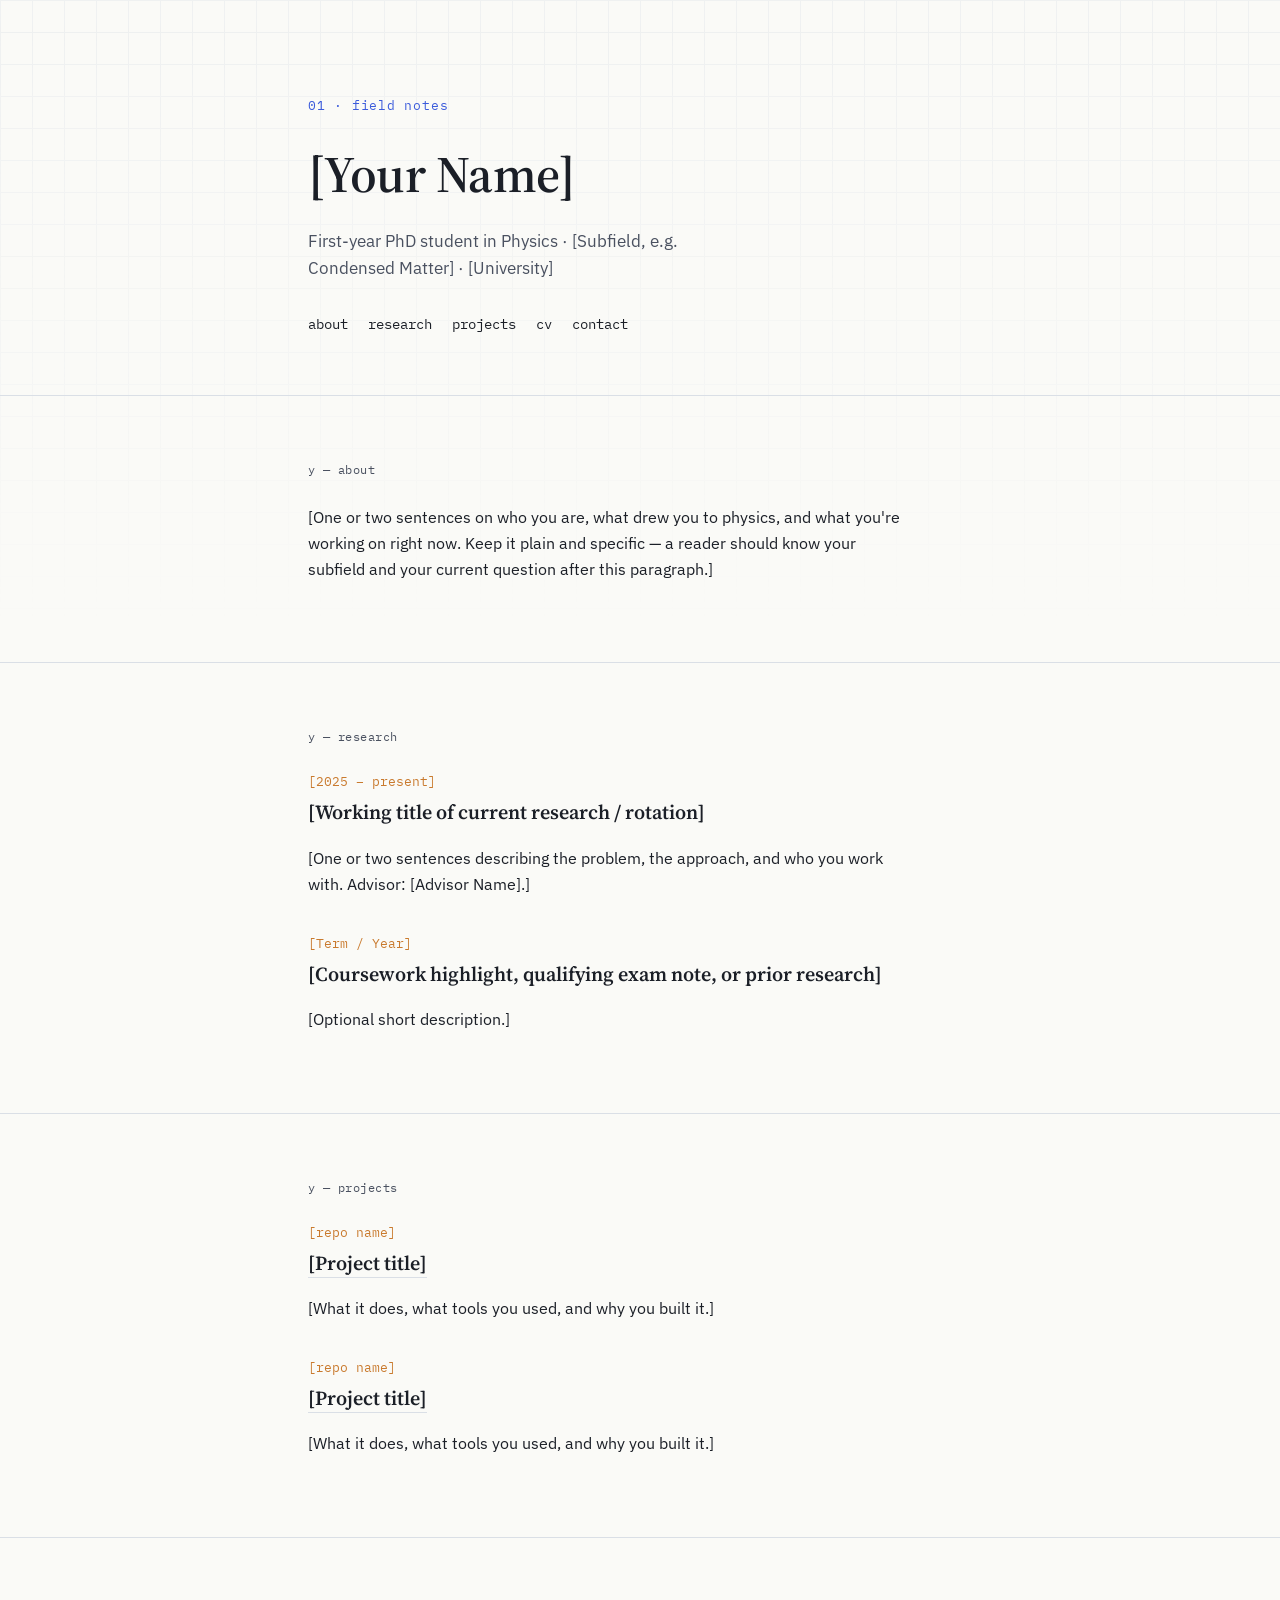
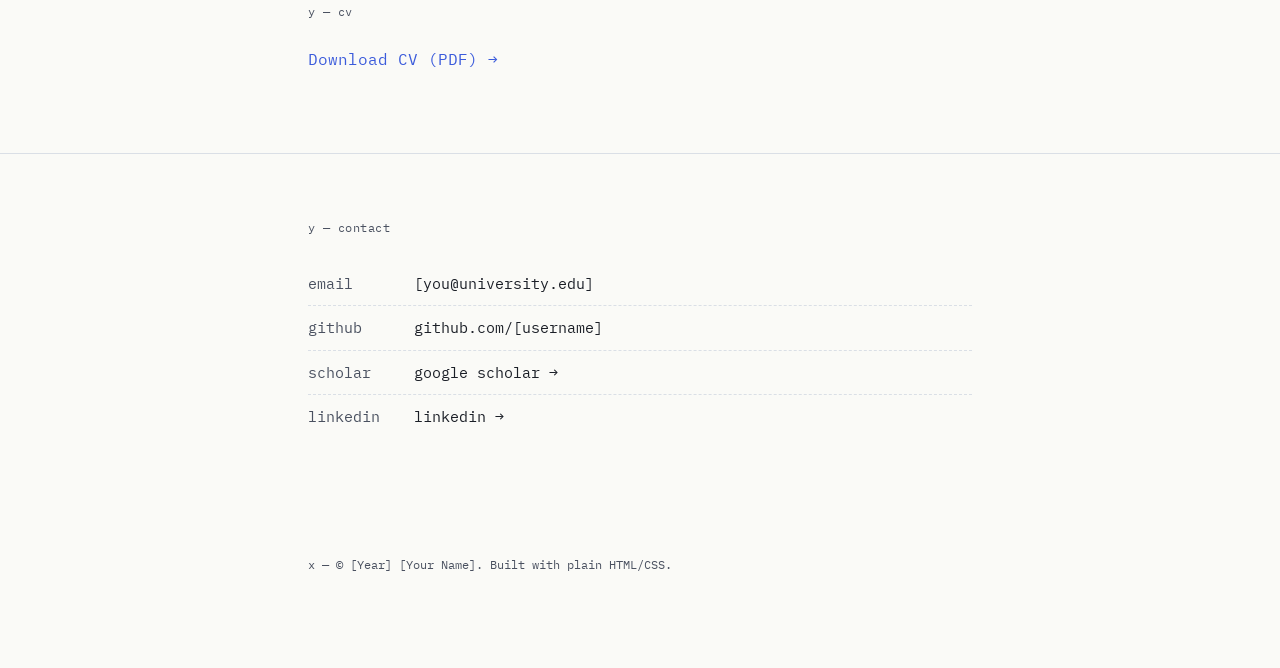
==== index.html @ e27a7230 "Add files via upload" ====
<!DOCTYPE html>
<html lang="en">
<head>
<meta charset="UTF-8">
<meta name="viewport" content="width=device-width, initial-scale=1.0">
<title>[Your Name] — Physics</title>
<link rel="preconnect" href="https://fonts.googleapis.com">
<link rel="preconnect" href="https://fonts.gstatic.com" crossorigin>
<link href="https://fonts.googleapis.com/css2?family=Source+Serif+4:ital,wght@0,400;0,600;1,400&family=IBM+Plex+Sans:wght@400;500;600&family=IBM+Plex+Mono:wght@400;500&display=swap" rel="stylesheet">
<link rel="stylesheet" href="style.css">
</head>
<body>

<div class="grid-backdrop" aria-hidden="true"></div>

<header class="site-header">
  <div class="wrap">
    <p class="eyebrow">01 · field notes</p>
    <h1 class="name">[Your Name]</h1>
    <p class="tagline">First-year PhD student in Physics · [Subfield, e.g. Condensed Matter] · [University]</p>
    <nav class="quicklinks">
      <a href="#about">about</a>
      <a href="#research">research</a>
      <a href="#projects">projects</a>
      <a href="#cv">cv</a>
      <a href="#contact">contact</a>
    </nav>
  </div>
</header>

<main>

  <section id="about" class="section">
    <div class="wrap">
      <p class="axis-label">y — about</p>
      <p class="body-text">
        [One or two sentences on who you are, what drew you to physics, and what you're
        working on right now. Keep it plain and specific — a reader should know your
        subfield and your current question after this paragraph.]
      </p>
    </div>
  </section>

  <section id="research" class="section">
    <div class="wrap">
      <p class="axis-label">y — research</p>
      <div class="entry">
        <p class="entry-meta"><span class="mono">[2025 – present]</span></p>
        <h3>[Working title of current research / rotation]</h3>
        <p class="body-text">[One or two sentences describing the problem, the approach, and who you work with. Advisor: [Advisor Name].]</p>
      </div>
      <div class="entry">
        <p class="entry-meta"><span class="mono">[Term / Year]</span></p>
        <h3>[Coursework highlight, qualifying exam note, or prior research]</h3>
        <p class="body-text">[Optional short description.]</p>
      </div>
    </div>
  </section>

  <section id="projects" class="section">
    <div class="wrap">
      <p class="axis-label">y — projects</p>
      <div class="entry">
        <p class="entry-meta"><span class="mono">[repo name]</span></p>
        <h3><a href="#">[Project title]</a></h3>
        <p class="body-text">[What it does, what tools you used, and why you built it.]</p>
      </div>
      <div class="entry">
        <p class="entry-meta"><span class="mono">[repo name]</span></p>
        <h3><a href="#">[Project title]</a></h3>
        <p class="body-text">[What it does, what tools you used, and why you built it.]</p>
      </div>
    </div>
  </section>

  <section id="cv" class="section">
    <div class="wrap">
      <p class="axis-label">y — cv</p>
      <p class="body-text">
        <a class="cv-link" href="[link to your CV PDF]">Download CV (PDF) →</a>
      </p>
    </div>
  </section>

  <section id="contact" class="section">
    <div class="wrap">
      <p class="axis-label">y — contact</p>
      <ul class="contact-list mono">
        <li><span>email</span><a href="mailto:[you@university.edu]">[you@university.edu]</a></li>
        <li><span>github</span><a href="https://github.com/[username]">github.com/[username]</a></li>
        <li><span>scholar</span><a href="#">google scholar →</a></li>
        <li><span>linkedin</span><a href="#">linkedin →</a></li>
      </ul>
    </div>
  </section>

</main>

<footer class="site-footer">
  <div class="wrap">
    <p class="mono">x — © [Year] [Your Name]. Built with plain HTML/CSS.</p>
  </div>
</footer>

</body>
</html>
---- style.css ----
:root {
  --paper: #FAFAF7;
  --ink: #1B1F27;
  --ink-soft: #4A5160;
  --line: #DADFE6;
  --accent: #3B5BDB;   /* chalkboard / Cherenkov blue */
  --accent-warm: #C97A2E; /* spectral amber, used sparingly */

  --font-display: 'Source Serif 4', Georgia, serif;
  --font-body: 'IBM Plex Sans', -apple-system, sans-serif;
  --font-mono: 'IBM Plex Mono', 'SF Mono', monospace;
}

* { box-sizing: border-box; }

html { scroll-behavior: smooth; }

body {
  margin: 0;
  background: var(--paper);
  color: var(--ink);
  font-family: var(--font-body);
  line-height: 1.6;
  -webkit-font-smoothing: antialiased;
}

.wrap {
  max-width: 720px;
  margin: 0 auto;
  padding: 0 28px;
}

/* faint graph-paper backdrop, signature element */
.grid-backdrop {
  position: fixed;
  inset: 0;
  z-index: -1;
  background-image:
    linear-gradient(var(--line) 1px, transparent 1px),
    linear-gradient(90deg, var(--line) 1px, transparent 1px);
  background-size: 32px 32px;
  opacity: 0.35;
  mask-image: linear-gradient(to bottom, black, transparent 70%);
}

.mono { font-family: var(--font-mono); }

/* header */
.site-header {
  padding: 96px 0 56px;
  border-bottom: 1px solid var(--line);
}

.eyebrow {
  font-family: var(--font-mono);
  font-size: 0.8rem;
  letter-spacing: 0.06em;
  color: var(--accent);
  margin: 0 0 18px;
}

.name {
  font-family: var(--font-display);
  font-weight: 600;
  font-size: clamp(2.2rem, 5vw, 3.2rem);
  margin: 0 0 12px;
  letter-spacing: -0.01em;
}

.tagline {
  font-size: 1.05rem;
  color: var(--ink-soft);
  margin: 0 0 32px;
  max-width: 46ch;
}

.quicklinks {
  display: flex;
  gap: 20px;
  font-family: var(--font-mono);
  font-size: 0.85rem;
}

.quicklinks a {
  color: var(--ink);
  text-decoration: none;
  border-bottom: 1px solid transparent;
  padding-bottom: 2px;
  transition: border-color 0.15s ease, color 0.15s ease;
}

.quicklinks a:hover,
.quicklinks a:focus-visible {
  color: var(--accent);
  border-color: var(--accent);
}

/* sections */
.section {
  padding: 64px 0;
  border-bottom: 1px solid var(--line);
}

.section:last-of-type { border-bottom: none; }

.axis-label {
  font-family: var(--font-mono);
  font-size: 0.78rem;
  color: var(--ink-soft);
  letter-spacing: 0.04em;
  margin: 0 0 24px;
  text-transform: lowercase;
}

.body-text {
  max-width: 60ch;
  font-size: 1.02rem;
  color: var(--ink);
}

.entry {
  margin-bottom: 36px;
}

.entry:last-child { margin-bottom: 0; }

.entry-meta {
  margin: 0 0 4px;
  font-size: 0.82rem;
  color: var(--accent-warm);
}

.entry h3 {
  font-family: var(--font-display);
  font-weight: 600;
  font-size: 1.25rem;
  margin: 0 0 8px;
}

.entry h3 a {
  color: var(--ink);
  text-decoration: none;
  border-bottom: 1px solid var(--line);
}

.entry h3 a:hover,
.entry h3 a:focus-visible {
  border-color: var(--accent);
  color: var(--accent);
}

.cv-link {
  font-family: var(--font-mono);
  color: var(--accent);
  text-decoration: none;
  font-size: 1rem;
}

.cv-link:hover, .cv-link:focus-visible { text-decoration: underline; }

.contact-list {
  list-style: none;
  margin: 0;
  padding: 0;
  font-size: 0.92rem;
}

.contact-list li {
  display: flex;
  gap: 16px;
  padding: 10px 0;
  border-bottom: 1px dashed var(--line);
}

.contact-list li:last-child { border-bottom: none; }

.contact-list span {
  width: 90px;
  flex-shrink: 0;
  color: var(--ink-soft);
}

.contact-list a {
  color: var(--ink);
  text-decoration: none;
}

.contact-list a:hover,
.contact-list a:focus-visible {
  color: var(--accent);
  text-decoration: underline;
}

.site-footer {
  padding: 40px 0 80px;
}

.site-footer p {
  font-size: 0.78rem;
  color: var(--ink-soft);
}

/* keyboard focus visibility */
a:focus-visible {
  outline: 2px solid var(--accent);
  outline-offset: 3px;
}

/* reduced motion */
@media (prefers-reduced-motion: reduce) {
  html { scroll-behavior: auto; }
}

/* mobile */
@media (max-width: 560px) {
  .site-header { padding: 64px 0 40px; }
  .section { padding: 48px 0; }
  .quicklinks { flex-wrap: wrap; row-gap: 10px; }
  .contact-list li { flex-direction: column; gap: 2px; }
  .contact-list span { width: auto; }
}
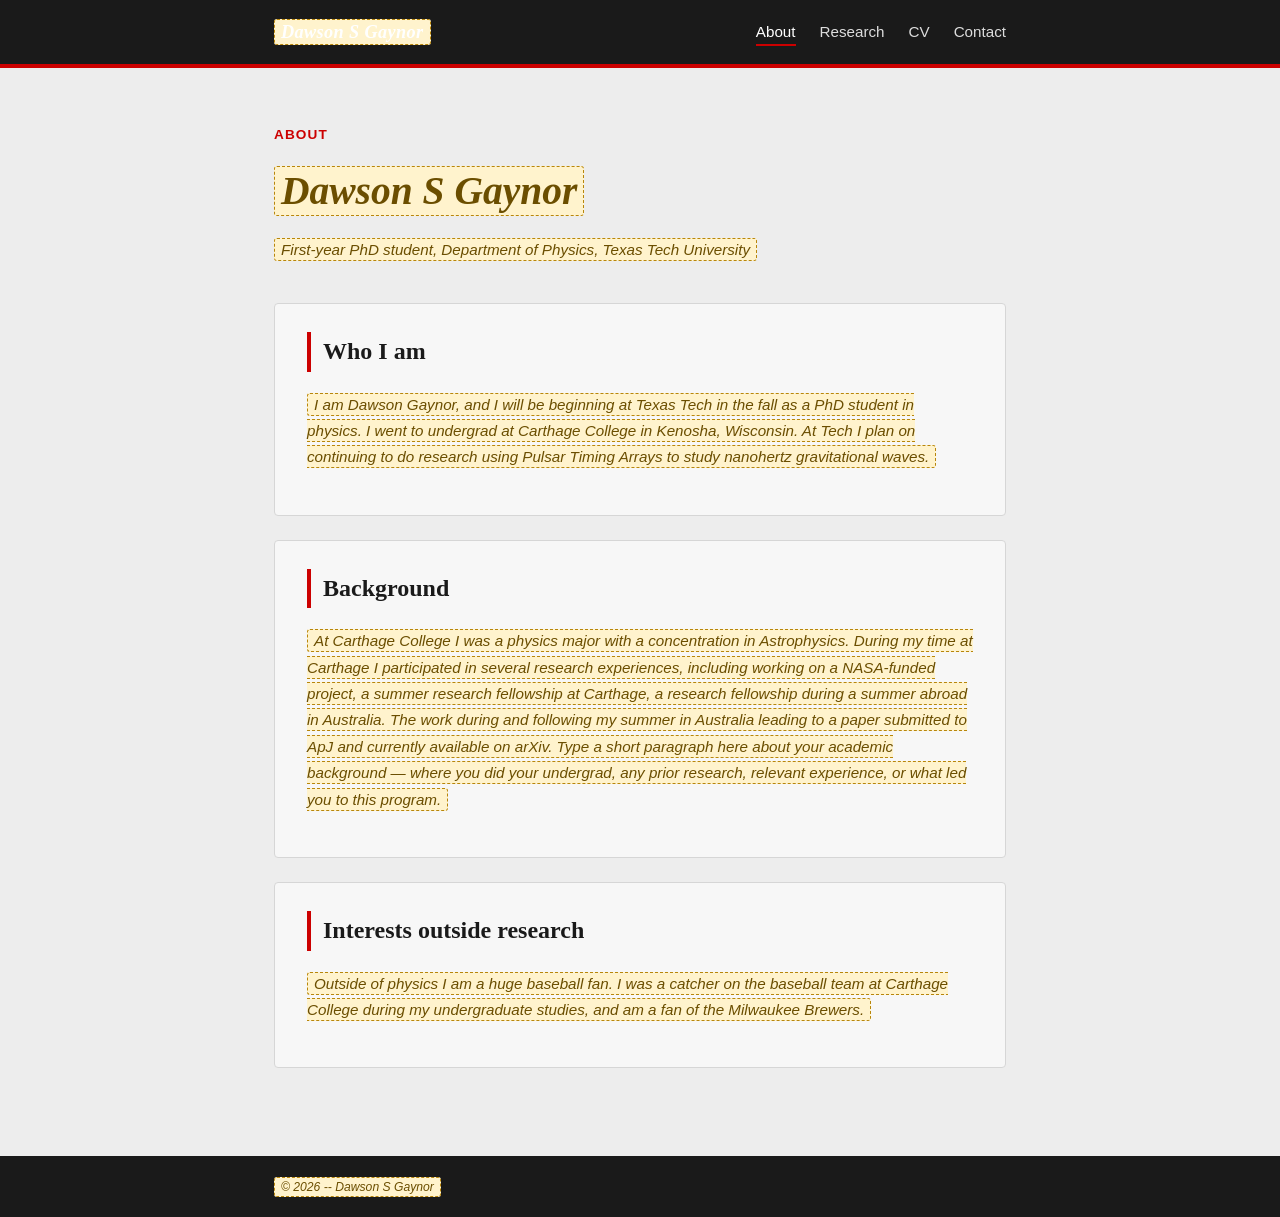
==== commit 8cef37b1: "Add files via upload" ====
--- a/index.html
+++ b/index.html
@@ -3,102 +3,69 @@
 <head>
 <meta charset="UTF-8">
 <meta name="viewport" content="width=device-width, initial-scale=1.0">
-<title>[Your Name] — Physics</title>
-<link rel="preconnect" href="https://fonts.googleapis.com">
-<link rel="preconnect" href="https://fonts.gstatic.com" crossorigin>
-<link href="https://fonts.googleapis.com/css2?family=Source+Serif+4:ital,wght@0,400;0,600;1,400&family=IBM+Plex+Sans:wght@400;500;600&family=IBM+Plex+Mono:wght@400;500&display=swap" rel="stylesheet">
+<title>About - Dawson S Gaynor</title>
 <link rel="stylesheet" href="style.css">
 </head>
 <body>
 
-<div class="grid-backdrop" aria-hidden="true"></div>
+<nav class="navbar">
+  <div class="wrap">
+    <a href="index.html" class="brand"><span class="fill-in">Dawson S Gaynor</span></a>
+    <ul class="nav-links">
+      <li><a href="index.html" class="active">About</a></li>
+      <li><a href="research.html">Research</a></li>
+      <li><a href="CV_dawsongaynor_7_19_26.pdf">CV</a></li>
+      <li><a href="contact.html">Contact</a></li>
+    </ul>
+  </div>
+</nav>
 
-<header class="site-header">
+<header class="page-header">
   <div class="wrap">
-    <p class="eyebrow">01 · field notes</p>
-    <h1 class="name">[Your Name]</h1>
-    <p class="tagline">First-year PhD student in Physics · [Subfield, e.g. Condensed Matter] · [University]</p>
-    <nav class="quicklinks">
-      <a href="#about">about</a>
-      <a href="#research">research</a>
-      <a href="#projects">projects</a>
-      <a href="#cv">cv</a>
-      <a href="#contact">contact</a>
-    </nav>
+    <p class="eyebrow">About</p>
+    <h1><span class="fill-in">Dawson S Gaynor</span></h1>
+    <p class="subtitle"><span class="fill-in">First-year PhD student, Department of Physics, Texas Tech University</span></p>
   </div>
 </header>
 
 <main>
+  <div class="wrap">
 
-  <section id="about" class="section">
-    <div class="wrap">
-      <p class="axis-label">y — about</p>
-      <p class="body-text">
-        [One or two sentences on who you are, what drew you to physics, and what you're
-        working on right now. Keep it plain and specific — a reader should know your
-        subfield and your current question after this paragraph.]
+    <div class="panel">
+      <h2>Who I am</h2>
+      <p>
+        <span class="fill-in">I am Dawson Gaynor, and I will be beginning at Texas Tech in the fall as a PhD student in physics. 
+        I went to undergrad at Carthage College in Kenosha, Wisconsin.
+        At Tech I plan on continuing to do research using Pulsar Timing Arrays to study nanohertz gravitational waves.</span>
       </p>
     </div>
-  </section>
 
-  <section id="research" class="section">
-    <div class="wrap">
-      <p class="axis-label">y — research</p>
-      <div class="entry">
-        <p class="entry-meta"><span class="mono">[2025 – present]</span></p>
-        <h3>[Working title of current research / rotation]</h3>
-        <p class="body-text">[One or two sentences describing the problem, the approach, and who you work with. Advisor: [Advisor Name].]</p>
-      </div>
-      <div class="entry">
-        <p class="entry-meta"><span class="mono">[Term / Year]</span></p>
-        <h3>[Coursework highlight, qualifying exam note, or prior research]</h3>
-        <p class="body-text">[Optional short description.]</p>
-      </div>
-    </div>
-  </section>
-
-  <section id="projects" class="section">
-    <div class="wrap">
-      <p class="axis-label">y — projects</p>
-      <div class="entry">
-        <p class="entry-meta"><span class="mono">[repo name]</span></p>
-        <h3><a href="#">[Project title]</a></h3>
-        <p class="body-text">[What it does, what tools you used, and why you built it.]</p>
-      </div>
-      <div class="entry">
-        <p class="entry-meta"><span class="mono">[repo name]</span></p>
-        <h3><a href="#">[Project title]</a></h3>
-        <p class="body-text">[What it does, what tools you used, and why you built it.]</p>
-      </div>
-    </div>
-  </section>
-
-  <section id="cv" class="section">
-    <div class="wrap">
-      <p class="axis-label">y — cv</p>
-      <p class="body-text">
-        <a class="cv-link" href="[link to your CV PDF]">Download CV (PDF) →</a>
+    <div class="panel">
+      <h2>Background</h2>
+      <p>
+        <span class="fill-in">At Carthage College I was a physics major with a concentration in Astrophysics.
+        During my time at Carthage I participated in several research experiences, 
+        including working on a NASA-funded project, a summer research fellowship at Carthage, a research fellowship during a summer abroad in Australia.
+        The work during and following my summer in Australia leading to a paper submitted to ApJ and currently available on arXiv. 
+          Type a short paragraph here about your academic background — where
+        you did your undergrad, any prior research, relevant experience, or what led you to this
+        program.</span>
       </p>
     </div>
-  </section>
 
-  <section id="contact" class="section">
-    <div class="wrap">
-      <p class="axis-label">y — contact</p>
-      <ul class="contact-list mono">
-        <li><span>email</span><a href="mailto:[you@university.edu]">[you@university.edu]</a></li>
-        <li><span>github</span><a href="https://github.com/[username]">github.com/[username]</a></li>
-        <li><span>scholar</span><a href="#">google scholar →</a></li>
-        <li><span>linkedin</span><a href="#">linkedin →</a></li>
-      </ul>
+    <div class="panel">
+      <h2>Interests outside research</h2>
+      <p>
+        <span class="fill-in">Outside of physics I am a huge baseball fan. I was a catcher on the baseball team at Carthage College during my undergraduate studies, and am a fan of the Milwaukee Brewers. </span>
+      </p>
     </div>
-  </section>
 
+  </div>
 </main>
 
 <footer class="site-footer">
   <div class="wrap">
-    <p class="mono">x — © [Year] [Your Name]. Built with plain HTML/CSS.</p>
+    <p><span class="fill-in">© 2026 -- Dawson S Gaynor</span></p>
   </div>
 </footer>
 
--- a/style.css
+++ b/style.css
@@ -1,221 +1,238 @@
 :root {
-  --paper: #FAFAF7;
-  --ink: #1B1F27;
-  --ink-soft: #4A5160;
-  --line: #DADFE6;
-  --accent: #3B5BDB;   /* chalkboard / Cherenkov blue */
-  --accent-warm: #C97A2E; /* spectral amber, used sparingly */
-
-  --font-display: 'Source Serif 4', Georgia, serif;
-  --font-body: 'IBM Plex Sans', -apple-system, sans-serif;
-  --font-mono: 'IBM Plex Mono', 'SF Mono', monospace;
+  --grey: #EDEDED;
+  --grey-panel: #F7F7F7;
+  --black: #1A1A1A;
+  --red: #CC0000;
+  --red-dark: #A30000;
+  --text: #2A2A2A;
+  --border: #D6D6D6;
+
+  --font-display: 'Georgia', 'Times New Roman', serif;
+  --font-body: -apple-system, 'Segoe UI', Helvetica, Arial, sans-serif;
 }
 
 * { box-sizing: border-box; }
 
-html { scroll-behavior: smooth; }
-
 body {
   margin: 0;
-  background: var(--paper);
-  color: var(--ink);
+  background: var(--grey);
+  color: var(--text);
   font-family: var(--font-body);
-  line-height: 1.6;
-  -webkit-font-smoothing: antialiased;
+  line-height: 1.65;
 }
 
 .wrap {
-  max-width: 720px;
+  max-width: 780px;
   margin: 0 auto;
-  padding: 0 28px;
-}
-
-/* faint graph-paper backdrop, signature element */
-.grid-backdrop {
-  position: fixed;
-  inset: 0;
-  z-index: -1;
-  background-image:
-    linear-gradient(var(--line) 1px, transparent 1px),
-    linear-gradient(90deg, var(--line) 1px, transparent 1px);
-  background-size: 32px 32px;
-  opacity: 0.35;
-  mask-image: linear-gradient(to bottom, black, transparent 70%);
-}
-
-.mono { font-family: var(--font-mono); }
-
-/* header */
-.site-header {
-  padding: 96px 0 56px;
-  border-bottom: 1px solid var(--line);
-}
-
-.eyebrow {
-  font-family: var(--font-mono);
-  font-size: 0.8rem;
-  letter-spacing: 0.06em;
-  color: var(--accent);
-  margin: 0 0 18px;
-}
-
-.name {
+  padding: 0 24px;
+}
+
+/* ---------- NAVBAR ---------- */
+.navbar {
+  background: var(--black);
+  border-bottom: 4px solid var(--red);
+}
+
+.navbar .wrap {
+  display: flex;
+  align-items: center;
+  justify-content: space-between;
+  padding-top: 16px;
+  padding-bottom: 16px;
+  flex-wrap: wrap;
+  gap: 12px;
+}
+
+.brand {
+  color: #fff;
   font-family: var(--font-display);
-  font-weight: 600;
-  font-size: clamp(2.2rem, 5vw, 3.2rem);
+  font-weight: bold;
+  font-size: 1.2rem;
+  text-decoration: none;
+  letter-spacing: 0.02em;
+}
+
+.brand .fill-in { color: #fff; }
+
+.nav-links {
+  list-style: none;
+  display: flex;
+  gap: 24px;
+  margin: 0;
+  padding: 0;
+}
+
+.nav-links a {
+  color: #ddd;
+  text-decoration: none;
+  font-size: 0.95rem;
+  padding-bottom: 4px;
+  border-bottom: 2px solid transparent;
+  transition: color 0.15s ease, border-color 0.15s ease;
+}
+
+.nav-links a:hover,
+.nav-links a:focus-visible,
+.nav-links a.active {
+  color: #fff;
+  border-color: var(--red);
+}
+
+/* ---------- HEADER / PAGE INTRO ---------- */
+.page-header {
+  padding: 56px 0 40px;
+}
+
+.page-header .eyebrow {
+  color: var(--red);
+  font-weight: 600;
+  font-size: 0.85rem;
+  letter-spacing: 0.08em;
+  text-transform: uppercase;
+  margin: 0 0 10px;
+}
+
+.page-header h1 {
+  font-family: var(--font-display);
+  font-size: clamp(1.8rem, 4vw, 2.6rem);
   margin: 0 0 12px;
-  letter-spacing: -0.01em;
-}
-
-.tagline {
-  font-size: 1.05rem;
-  color: var(--ink-soft);
-  margin: 0 0 32px;
-  max-width: 46ch;
-}
-
-.quicklinks {
-  display: flex;
-  gap: 20px;
-  font-family: var(--font-mono);
+  color: var(--black);
+}
+
+.page-header p.subtitle {
+  color: #555;
+  max-width: 55ch;
+  margin: 0;
+}
+
+/* ---------- MAIN CONTENT ---------- */
+main {
+  padding-bottom: 64px;
+}
+
+.panel {
+  background: var(--grey-panel);
+  border: 1px solid var(--border);
+  border-radius: 4px;
+  padding: 28px 32px;
+  margin-bottom: 24px;
+}
+
+.panel h2 {
+  font-family: var(--font-display);
+  color: var(--black);
+  border-left: 4px solid var(--red);
+  padding-left: 12px;
+  margin-top: 0;
+}
+
+.panel h3 {
+  color: var(--black);
+  margin-bottom: 4px;
+}
+
+.entry {
+  margin-bottom: 28px;
+}
+
+.entry:last-child { margin-bottom: 0; }
+
+.entry-meta {
   font-size: 0.85rem;
-}
-
-.quicklinks a {
-  color: var(--ink);
-  text-decoration: none;
-  border-bottom: 1px solid transparent;
-  padding-bottom: 2px;
-  transition: border-color 0.15s ease, color 0.15s ease;
-}
-
-.quicklinks a:hover,
-.quicklinks a:focus-visible {
-  color: var(--accent);
-  border-color: var(--accent);
-}
-
-/* sections */
-.section {
-  padding: 64px 0;
-  border-bottom: 1px solid var(--line);
-}
-
-.section:last-of-type { border-bottom: none; }
-
-.axis-label {
-  font-family: var(--font-mono);
-  font-size: 0.78rem;
-  color: var(--ink-soft);
-  letter-spacing: 0.04em;
-  margin: 0 0 24px;
-  text-transform: lowercase;
-}
-
-.body-text {
-  max-width: 60ch;
-  font-size: 1.02rem;
-  color: var(--ink);
-}
-
-.entry {
-  margin-bottom: 36px;
-}
-
-.entry:last-child { margin-bottom: 0; }
-
-.entry-meta {
+  color: var(--red-dark);
+  font-weight: 600;
   margin: 0 0 4px;
-  font-size: 0.82rem;
-  color: var(--accent-warm);
-}
-
-.entry h3 {
-  font-family: var(--font-display);
-  font-weight: 600;
-  font-size: 1.25rem;
-  margin: 0 0 8px;
-}
-
-.entry h3 a {
-  color: var(--ink);
-  text-decoration: none;
-  border-bottom: 1px solid var(--line);
-}
-
-.entry h3 a:hover,
-.entry h3 a:focus-visible {
-  border-color: var(--accent);
-  color: var(--accent);
-}
-
-.cv-link {
-  font-family: var(--font-mono);
-  color: var(--accent);
-  text-decoration: none;
-  font-size: 1rem;
-}
-
-.cv-link:hover, .cv-link:focus-visible { text-decoration: underline; }
-
+}
+
+/* ---------- PLACEHOLDER / FILL-IN STYLING ---------- */
+/* Anything you need to replace before publishing is wrapped in this style
+   so it's impossible to miss. Once you type your real content, delete the
+   .fill-in class (or just overwrite the text — the styling is just a flag
+   for you, it won't show up specially once you replace it). */
+.fill-in {
+  background: #FFF3CD;
+  border: 1px dashed #B8860B;
+  padding: 2px 6px;
+  border-radius: 3px;
+  color: #6b4e00;
+  font-style: italic;
+  font-size: 0.95em;
+}
+
+a.fill-in { display: inline-block; }
+
+/* ---------- BUTTONS / LINKS ---------- */
+.btn {
+  display: inline-block;
+  background: var(--red);
+  color: #fff;
+  text-decoration: none;
+  padding: 10px 22px;
+  border-radius: 3px;
+  font-weight: 600;
+  font-size: 0.95rem;
+  transition: background 0.15s ease;
+}
+
+.btn:hover, .btn:focus-visible {
+  background: var(--red-dark);
+}
+
+/* ---------- CONTACT PAGE ---------- */
 .contact-list {
   list-style: none;
   margin: 0;
   padding: 0;
-  font-size: 0.92rem;
 }
 
 .contact-list li {
   display: flex;
   gap: 16px;
-  padding: 10px 0;
-  border-bottom: 1px dashed var(--line);
+  padding: 12px 0;
+  border-bottom: 1px solid var(--border);
 }
 
 .contact-list li:last-child { border-bottom: none; }
 
-.contact-list span {
+.contact-list .label {
   width: 90px;
   flex-shrink: 0;
-  color: var(--ink-soft);
+  color: #555;
+  font-weight: 600;
+  font-size: 0.9rem;
 }
 
 .contact-list a {
-  color: var(--ink);
-  text-decoration: none;
-}
-
-.contact-list a:hover,
-.contact-list a:focus-visible {
-  color: var(--accent);
+  color: var(--black);
+  text-decoration: none;
+}
+
+.contact-list a:hover, .contact-list a:focus-visible {
+  color: var(--red);
   text-decoration: underline;
 }
 
+/* ---------- FOOTER ---------- */
 .site-footer {
-  padding: 40px 0 80px;
+  background: var(--black);
+  padding: 20px 0;
 }
 
 .site-footer p {
-  font-size: 0.78rem;
-  color: var(--ink-soft);
-}
-
-/* keyboard focus visibility */
-a:focus-visible {
-  outline: 2px solid var(--accent);
+  color: #999;
+  font-size: 0.8rem;
+  margin: 0;
+}
+
+/* ---------- FOCUS / ACCESSIBILITY ---------- */
+a:focus-visible, .btn:focus-visible {
+  outline: 2px solid var(--red);
   outline-offset: 3px;
 }
 
-/* reduced motion */
-@media (prefers-reduced-motion: reduce) {
-  html { scroll-behavior: auto; }
-}
-
-/* mobile */
+/* ---------- MOBILE ---------- */
 @media (max-width: 560px) {
-  .site-header { padding: 64px 0 40px; }
-  .section { padding: 48px 0; }
-  .quicklinks { flex-wrap: wrap; row-gap: 10px; }
-  .contact-list li { flex-direction: column; gap: 2px; }
-  .contact-list span { width: auto; }
-}
+  .navbar .wrap { flex-direction: column; align-items: flex-start; }
+  .nav-links { gap: 16px; flex-wrap: wrap; }
+  .panel { padding: 22px 20px; }
+}
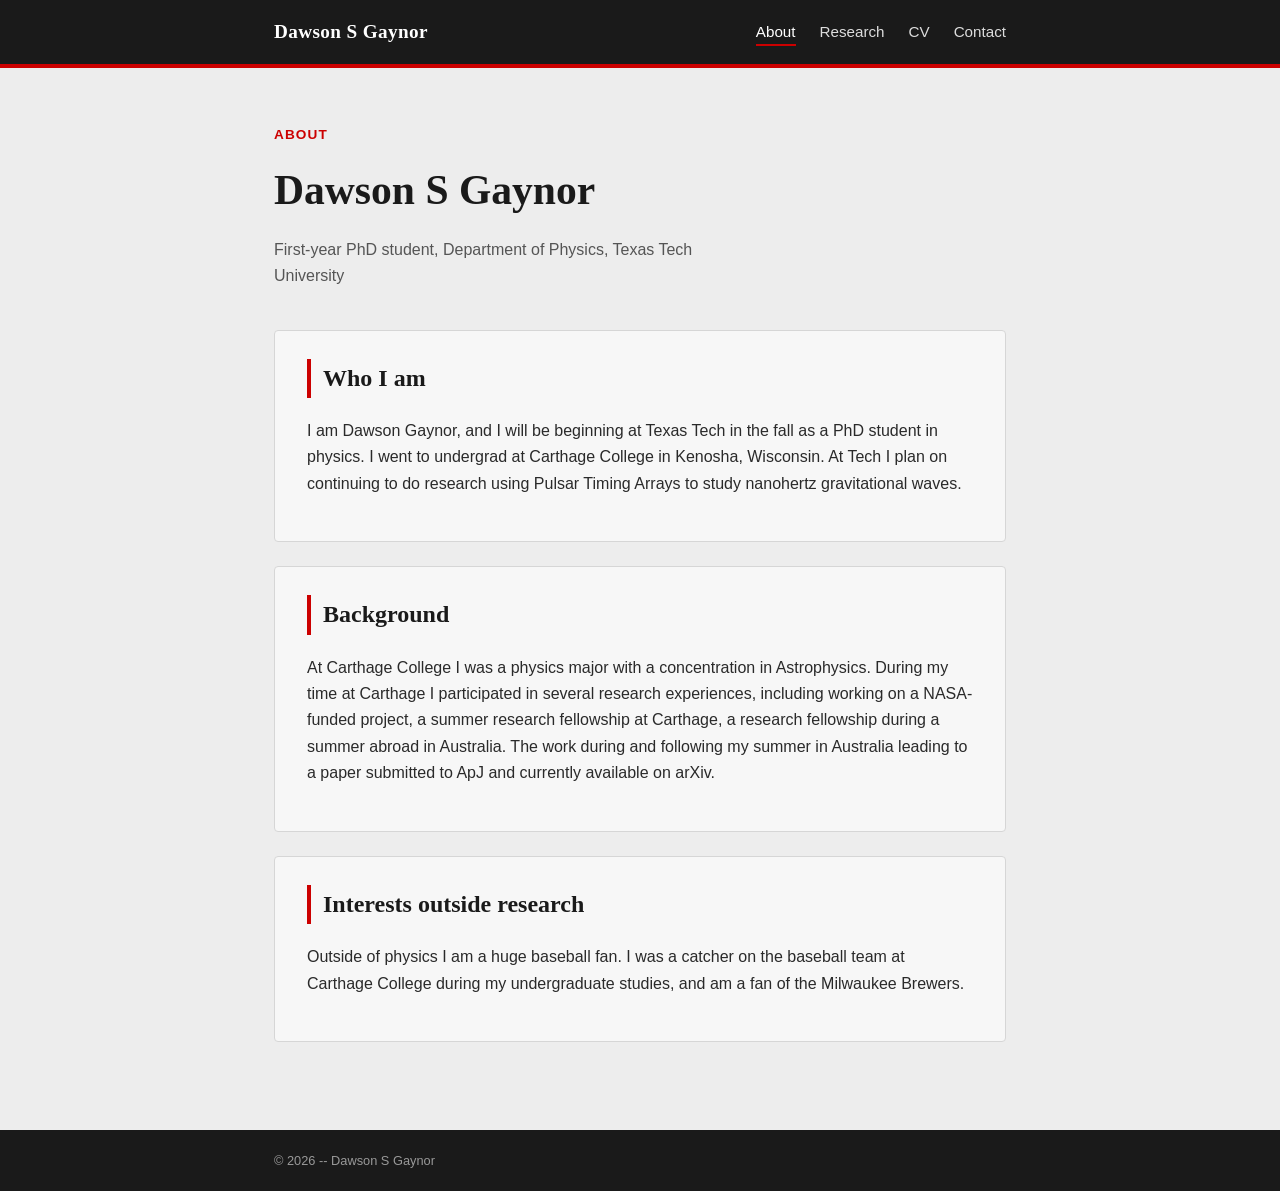
==== commit a45c0189: "Remove 'fill-in' spans from index.html" ====
--- a/index.html
+++ b/index.html
@@ -10,7 +10,7 @@
 
 <nav class="navbar">
   <div class="wrap">
-    <a href="index.html" class="brand"><span class="fill-in">Dawson S Gaynor</span></a>
+    <a href="index.html" class="brand">Dawson S Gaynor</a>
     <ul class="nav-links">
       <li><a href="index.html" class="active">About</a></li>
       <li><a href="research.html">Research</a></li>
@@ -23,8 +23,8 @@
 <header class="page-header">
   <div class="wrap">
     <p class="eyebrow">About</p>
-    <h1><span class="fill-in">Dawson S Gaynor</span></h1>
-    <p class="subtitle"><span class="fill-in">First-year PhD student, Department of Physics, Texas Tech University</span></p>
+    <h1>Dawson S Gaynor</h1>
+    <p class="subtitle">First-year PhD student, Department of Physics, Texas Tech University</p>
   </div>
 </header>
 
@@ -34,29 +34,27 @@
     <div class="panel">
       <h2>Who I am</h2>
       <p>
-        <span class="fill-in">I am Dawson Gaynor, and I will be beginning at Texas Tech in the fall as a PhD student in physics. 
+        I am Dawson Gaynor, and I will be beginning at Texas Tech in the fall as a PhD student in physics. 
         I went to undergrad at Carthage College in Kenosha, Wisconsin.
-        At Tech I plan on continuing to do research using Pulsar Timing Arrays to study nanohertz gravitational waves.</span>
+        At Tech I plan on continuing to do research using Pulsar Timing Arrays to study nanohertz gravitational waves.
       </p>
     </div>
 
     <div class="panel">
       <h2>Background</h2>
       <p>
-        <span class="fill-in">At Carthage College I was a physics major with a concentration in Astrophysics.
+        At Carthage College I was a physics major with a concentration in Astrophysics.
         During my time at Carthage I participated in several research experiences, 
         including working on a NASA-funded project, a summer research fellowship at Carthage, a research fellowship during a summer abroad in Australia.
         The work during and following my summer in Australia leading to a paper submitted to ApJ and currently available on arXiv. 
-          Type a short paragraph here about your academic background — where
-        you did your undergrad, any prior research, relevant experience, or what led you to this
-        program.</span>
       </p>
     </div>
 
     <div class="panel">
       <h2>Interests outside research</h2>
       <p>
-        <span class="fill-in">Outside of physics I am a huge baseball fan. I was a catcher on the baseball team at Carthage College during my undergraduate studies, and am a fan of the Milwaukee Brewers. </span>
+        Outside of physics I am a huge baseball fan. I was a catcher on the baseball team at Carthage College during my undergraduate studies, 
+        and am a fan of the Milwaukee Brewers.
       </p>
     </div>
 
@@ -65,7 +63,7 @@
 
 <footer class="site-footer">
   <div class="wrap">
-    <p><span class="fill-in">© 2026 -- Dawson S Gaynor</span></p>
+    <p>© 2026 -- Dawson S Gaynor</p>
   </div>
 </footer>
 
--- a/style.css
+++ b/style.css
@@ -149,6 +149,7 @@
    so it's impossible to miss. Once you type your real content, delete the
    .fill-in class (or just overwrite the text — the styling is just a flag
    for you, it won't show up specially once you replace it). */
+/*
 .fill-in {
   background: #FFF3CD;
   border: 1px dashed #B8860B;
@@ -160,6 +161,7 @@
 }
 
 a.fill-in { display: inline-block; }
+*/
 
 /* ---------- BUTTONS / LINKS ---------- */
 .btn {
